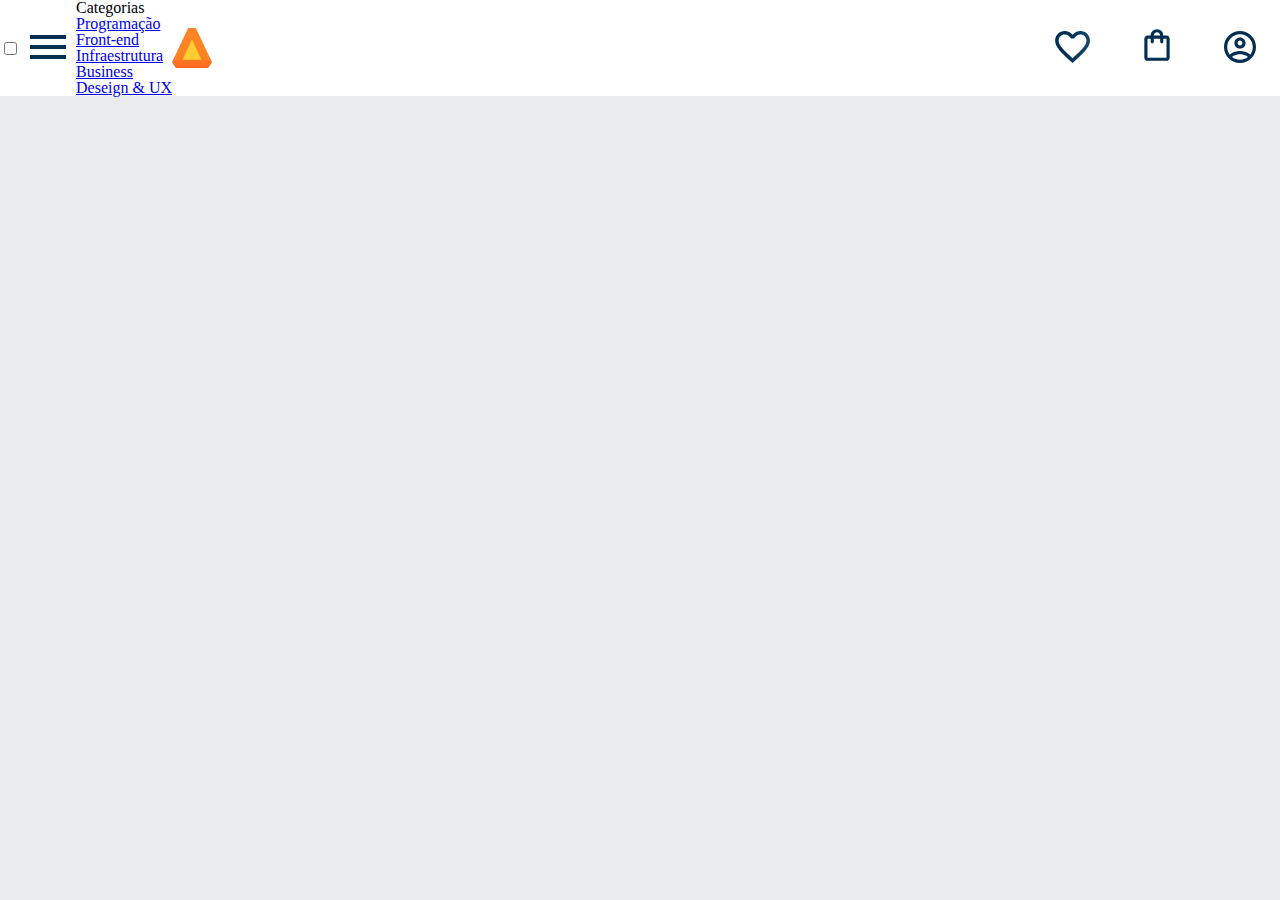
==== index.html @ d05df2d2 "Atualização" ====
<!DOCTYPE html>
<html lang="pt-br">

<head>
    <meta charset="UTF-8">
    <meta name="viewport" content="width=device-width, initial-scale=1.0">
    <title>AluraBooks</title>
    <link rel="stylesheet" href="reset.css">
    <link rel="stylesheet" href="style.css">
</head>

<body>
    <header class="cabecalho">
        <div class="container">
            <input type="checkbox" id="menu" class="container__botao">
            <label for="menu">
                <span class="cabecalho__menu-hamburguer container__imagem"></span>
            </label>
            <ul class="lista-menu">
                <li class="lista-menu__titulo">Categorias</li>
                <li class="lista-menu__item"><a href="#" class="lista-menu__link">Programação</a></li>
                <li class="lista-menu__item"><a href="#" class="lista-menu__link">Front-end</a></li>
                <li class="lista-menu__item"><a href="#" class="lista-menu__link">Infraestrutura</a></li>
                <li class="lista-menu__item"><a href="#" class="lista-menu__link">Business</a></li>
                <li class="lista-menu__item"><a href="#" class="lista-menu__link">Deseign & UX</a></li>
            </ul>
            <img src="./img/Logo.svg" alt="logo AluraBooks">
        </div>
        <div class="container">
            <a href=""><img src="./img/Favoritos.svg" alt="Meus favoritos" class="container__imagem"></a>
            <a href=""><img src="./img/Compras.svg" alt="Meu carrinho de compras" class="container__imagem"></a>
            <a href=""><img src="./img/Usuário.svg" alt="Meu perfil" class="container__imagem"></a>
        </div>
    </header>
</body>

</html>
---- style.css ----
/* * {
    margin: 0%;
    width: 0;
} */
@import url("./styles/header.css");

:root {
    --cor-de-fundo: #EBECEE;
    --branco: #FFFFFF;
    --laranja: #EB9B00;
    --azul-degrade: linear-gradient(97.54deg, #002F52 35.49%, #326589 165.37%);
}

body {
    background-color: var(--cor-de-fundo);
}
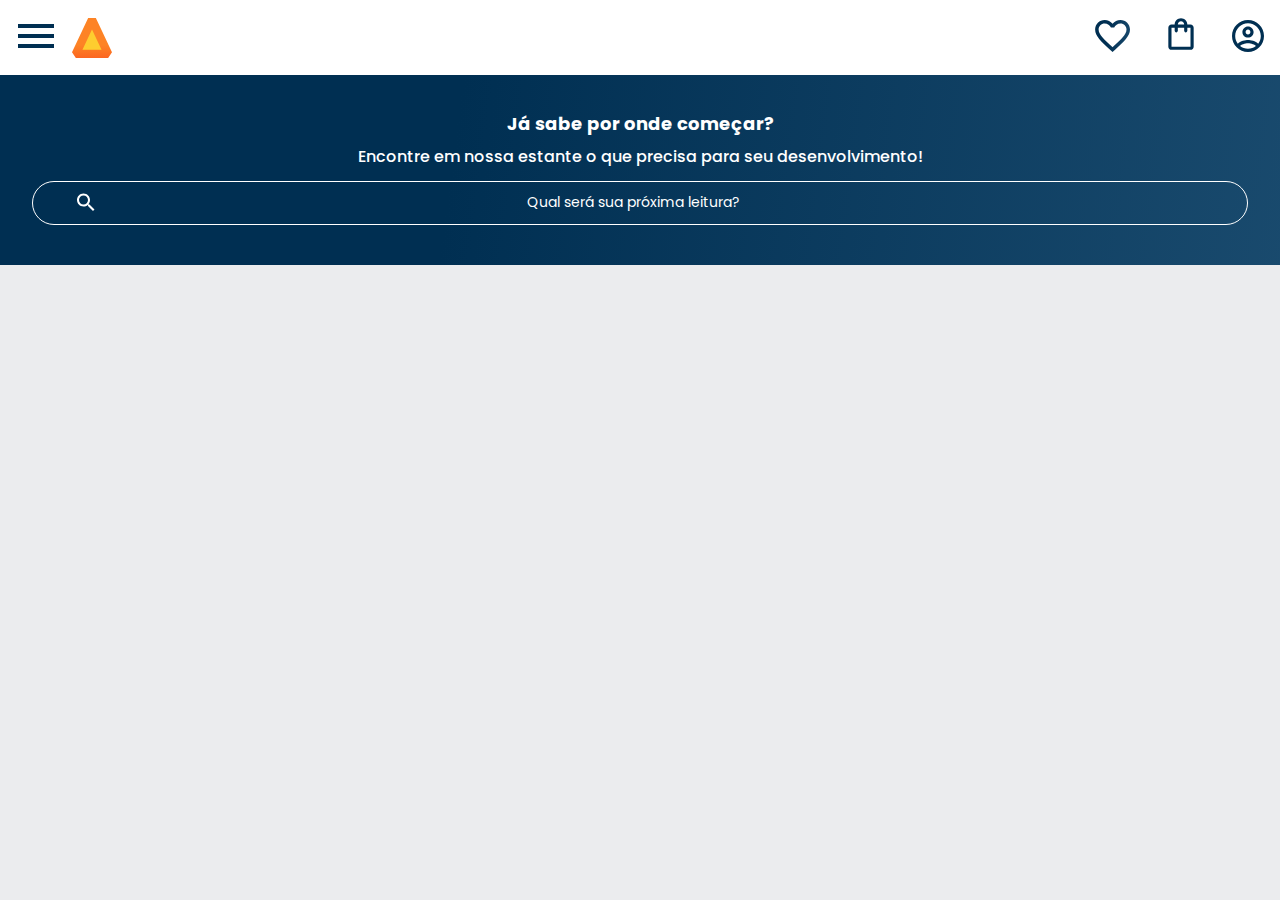
==== commit 65a565a4: "Update version" ====
--- a/index.html
+++ b/index.html
@@ -32,6 +32,13 @@
             <a href=""><img src="./img/Usuário.svg" alt="Meu perfil" class="container__imagem"></a>
         </div>
     </header>
+    <section class="banner">
+        <h2 class="banner__titulo">Já sabe por onde começar?</h2>
+        <p class="banner__texto">Encontre em nossa estante o que precisa para seu desenvolvimento!</p>
+        
+        <input type="search" class="banner__pesquisa" placeholder="Qual será sua próxima leitura?">
+
+    </section>
 </body>
 
 </html>--- a/style.css
+++ b/style.css
@@ -3,14 +3,22 @@
     width: 0;
 } */
 @import url("./styles/header.css");
+@import url("./styles/banner.css");
+
+@import url('https://fonts.googleapis.com/css2?family=Poppins:wght@300;400;500;700&display=swap');
+
 
 :root {
     --cor-de-fundo: #EBECEE;
     --branco: #FFFFFF;
     --laranja: #EB9B00;
     --azul-degrade: linear-gradient(97.54deg, #002F52 35.49%, #326589 165.37%);
+    --font-poppins: Poppins;
 }
 
 body {
     background-color: var(--cor-de-fundo);
+    font-family: var(--font-poppins);
+    font-size: 16px;
+    font-weight: 400px;
 }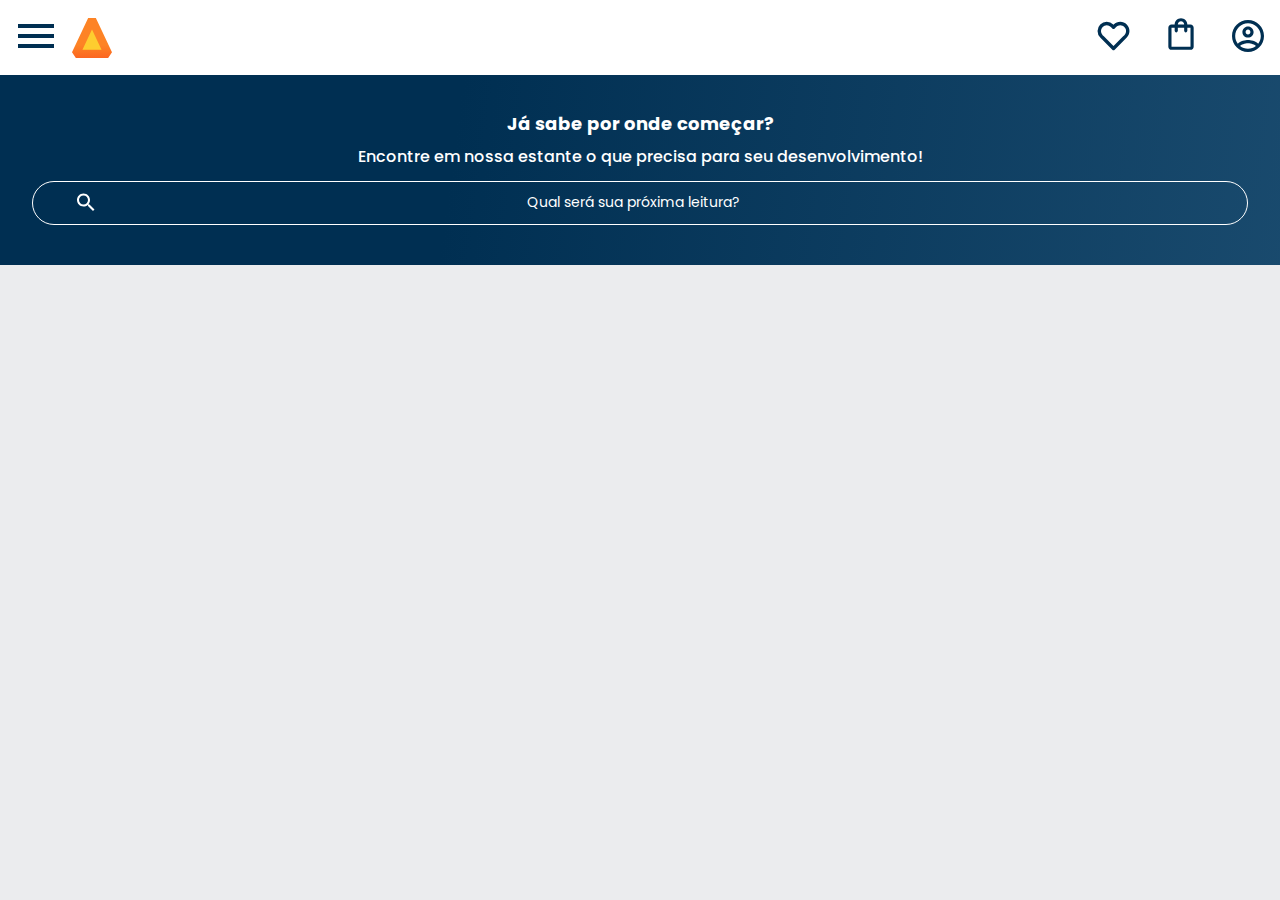
==== commit a655358d: "UPDATE VERSION 04.07.23" ====
--- a/index.html
+++ b/index.html
@@ -27,7 +27,16 @@
             <img src="./img/Logo.svg" alt="logo AluraBooks">
         </div>
         <div class="container">
-            <a href=""><img src="./img/Favoritos.svg" alt="Meus favoritos" class="container__imagem"></a>
+            <input type="checkbox" id="coracao">
+            <label class="icone" for="coracao">
+                <svg width="65" height="30" viewBox="0 0 24  22" fill="none" class="heart"
+                    xmlns="http://www.w3.org/2000/svg">
+                    <path
+                        d="M20.8397 3.49592C20.329 2.98492 19.7226 2.57957 19.0551 2.303C18.3876 2.02644 17.6722 1.88409 16.9497 1.88409C16.2273 1.88409 15.5118 2.02644 14.8444 2.303C14.1769 2.57957 13.5705 2.98492 13.0597 3.49592L11.9997 4.55592L10.9397 3.49592C9.90805 2.46423 8.50877 1.88463 7.04974 1.88463C5.5907 1.88463 4.19143 2.46423 3.15974 3.49592C2.12805 4.52761 1.54845 5.92689 1.54845 7.38592C1.54845 8.84495 2.12805 10.2442 3.15974 11.2759L4.21974 12.3359L11.9997 20.1159L19.7797 12.3359L20.8397 11.2759C21.3507 10.7652 21.7561 10.1587 22.0327 9.49127C22.3092 8.82382 22.4516 8.10841 22.4516 7.38592C22.4516 6.66343 22.3092 5.94802 22.0327 5.28056C21.7561 4.61311 21.3507 4.00668 20.8397 3.49592V3.49592Z"
+                        stroke="#002F52" stroke-width="2.5" stroke-linecap="round" stroke-linejoin="round" />
+                </svg>
+            </label>
+            <!-- <a href=""><img src="./img/Favoritos.svg" alt="Meus favoritos" class="container__imagem"></a> -->
             <a href=""><img src="./img/Compras.svg" alt="Meu carrinho de compras" class="container__imagem"></a>
             <a href=""><img src="./img/Usuário.svg" alt="Meu perfil" class="container__imagem"></a>
         </div>
@@ -35,7 +44,7 @@
     <section class="banner">
         <h2 class="banner__titulo">Já sabe por onde começar?</h2>
         <p class="banner__texto">Encontre em nossa estante o que precisa para seu desenvolvimento!</p>
-        
+
         <input type="search" class="banner__pesquisa" placeholder="Qual será sua próxima leitura?">
 
     </section>
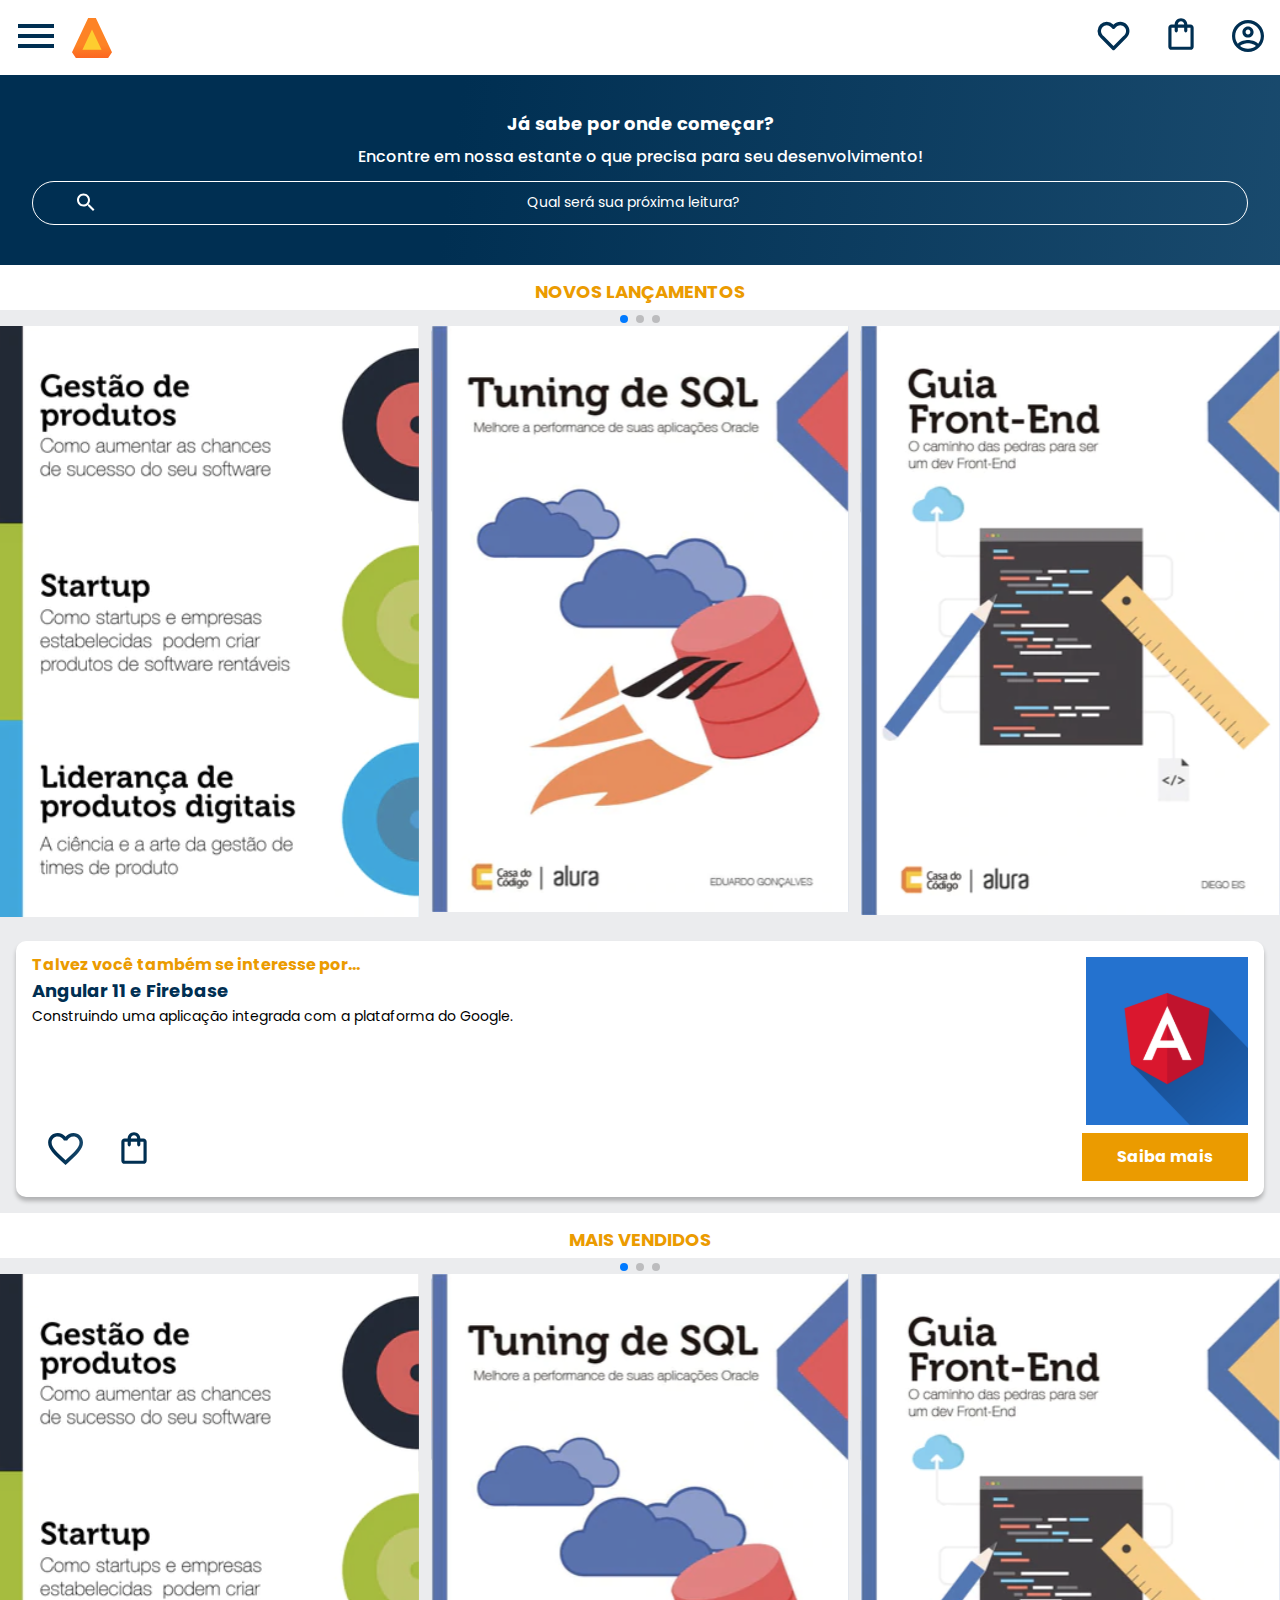
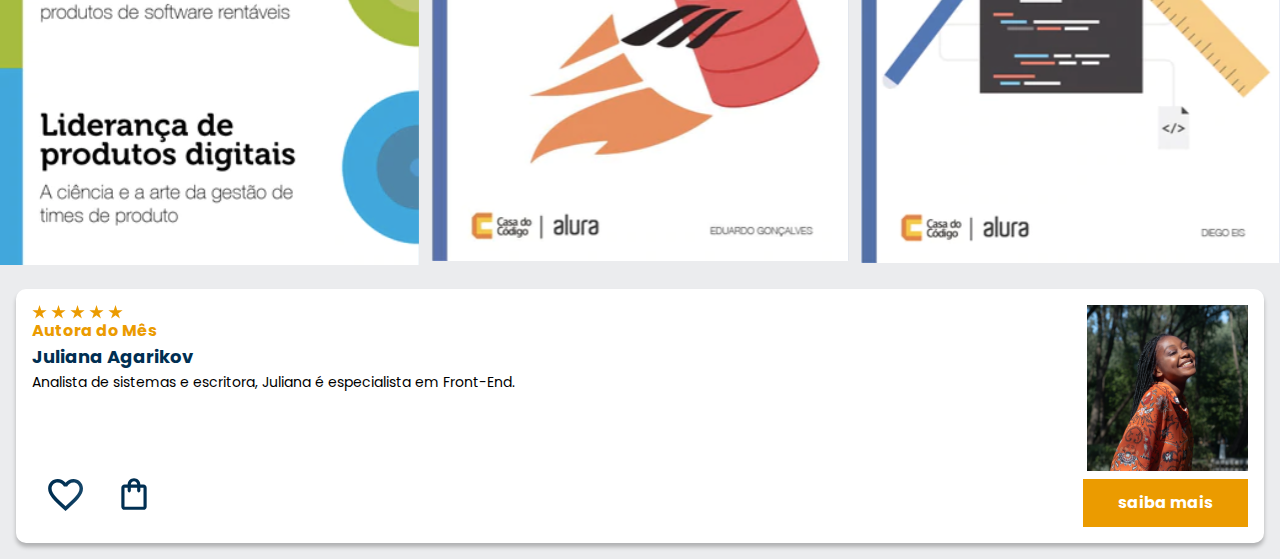
==== commit 62d93a4d: "update version" ====
--- a/index.html
+++ b/index.html
@@ -6,6 +6,7 @@
     <meta name="viewport" content="width=device-width, initial-scale=1.0">
     <title>AluraBooks</title>
     <link rel="stylesheet" href="reset.css">
+    <link rel="stylesheet" href="https://cdn.jsdelivr.net/npm/swiper@10/swiper-bundle.min.css" />
     <link rel="stylesheet" href="style.css">
 </head>
 
@@ -36,8 +37,7 @@
                         stroke="#002F52" stroke-width="2.5" stroke-linecap="round" stroke-linejoin="round" />
                 </svg>
             </label>
-            <!-- <a href=""><img src="./img/Favoritos.svg" alt="Meus favoritos" class="container__imagem"></a> -->
-            <a href=""><img src="./img/Compras.svg" alt="Meu carrinho de compras" class="container__imagem"></a>
+            <a href="compras"><img src="./img/Compras.svg" alt="Meu carrinho de compras" class="container__imagem"></a>
             <a href=""><img src="./img/Usuário.svg" alt="Meu perfil" class="container__imagem"></a>
         </div>
     </header>
@@ -48,6 +48,127 @@
         <input type="search" class="banner__pesquisa" placeholder="Qual será sua próxima leitura?">
 
     </section>
+    <section class="carrossel">
+        <h2 class="carrossel__titulo">novos lançamentos</h2>
+        <div class="swiper">
+            <!-- If we need pagination -->
+            <div class="swiper-pagination"></div>
+            <!-- Additional required wrapper -->
+            <div class="swiper-wrapper">
+                <!-- Slides -->
+                <div class="swiper-slide"><img src="./img/Gestão.svg" alt="livro de gestão"></div>
+                <div class="swiper-slide"><img src="./img/Gestão2.svg" alt="livro de gestão2"></div>
+                <div class="swiper-slide"><img src="./img/Guia Front-end.svg" alt="livro guia front-end"></div>
+                <div class="swiper-slide"><img src="./img/MEAN.svg" alt="livro mean"></div>
+                <div class="swiper-slide"><img src="./img/Nodejs.svg" alt="livro nodejs"></div>
+
+            </div>
+
+            <!-- If we need navigation buttons -->
+            <div class="swiper-button-prev"></div>
+            <div class="swiper-button-next"></div>
+
+            <!-- primeira linha do flexbox-->
+            <div class="card">
+                <!--primeira coluna do flexbox-->
+                <div class="descricao__card">
+                    <div class="descricao">
+                        <h3 class="titulo__card">Talvez você também se interesse por...</h3>
+                        <h2 class="titulo__livro">Angular 11 e Firebase </h2>
+                        <p class="texto__card">Construindo uma aplicação integrada com a plataforma do Google.</p>
+                    </div>
+
+                    <!--segunda coluna do flexbox-->
+                    <img src="./img/angular.svg" alt="angular">
+                </div>
+
+                <!--segunda linha do flexbox-->
+                <div class="card__botoes">
+                    <!--primeira coluna flexbox-->
+                    <ul class="botoes">
+                        <li class="botoes__item"><img src="./img/Favoritos.svg" alt="favoritos"></li>
+                        <li class="botoes__item"><img src="./img/Compras.svg" alt="compras"></li>
+                    </ul>
+                    <!--segunda coluna flexbox-->
+                    <a href="#" class="botao__ancora">Saiba mais</a>
+                </div>
+
+            </div>
+
+            <!--SEGUNDO CARD-->
+            <section class="carrossel">
+                <h2 class="carrossel__titulo">mais vendidos</h2>
+                <div class="swiper">
+                    <!-- If we need pagination -->
+                    <div class="swiper-pagination"></div>
+                    <!-- Additional required wrapper -->
+                    <div class="swiper-wrapper">
+                        <!-- Slides -->
+                        <div class="swiper-slide"><img src="./img/Gestão.svg" alt="livro de gestão"></div>
+                        <div class="swiper-slide"><img src="./img/Gestão2.svg" alt="livro de gestão2"></div>
+                        <div class="swiper-slide"><img src="./img/Guia Front-end.svg" alt="livro guia front-end"></div>
+                        <div class="swiper-slide"><img src="./img/MEAN.svg" alt="livro mean"></div>
+                        <div class="swiper-slide"><img src="./img/Nodejs.svg" alt="livro nodejs"></div>
+
+                    </div>
+
+                    <!-- If we need navigation buttons -->
+                    <div class="swiper-button-prev"></div>
+                    <div class="swiper-button-next"></div>
+
+                    <div class="card">
+                        <div class="descricao__card">
+                            <div class="descricao">
+                                <svg width="91" height="15" viewBox="0 0 91 15" fill="none"
+                                    xmlns="http://www.w3.org/2000/svg">
+                                    <path
+                                        d="M7.5 0L9.18386 5.18237H14.6329L10.2245 8.38525L11.9084 13.5676L7.5 10.3647L3.09161 13.5676L4.77547 8.38525L0.367076 5.18237H5.81614L7.5 0Z"
+                                        fill="#EB9B00" />
+                                    <path
+                                        d="M26.5 0L28.1839 5.18237H33.6329L29.2245 8.38525L30.9084 13.5676L26.5 10.3647L22.0916 13.5676L23.7755 8.38525L19.3671 5.18237H24.8161L26.5 0Z"
+                                        fill="#EB9B00" />
+                                    <path
+                                        d="M45.5 0L47.1839 5.18237H52.6329L48.2245 8.38525L49.9084 13.5676L45.5 10.3647L41.0916 13.5676L42.7755 8.38525L38.3671 5.18237H43.8161L45.5 0Z"
+                                        fill="#EB9B00" />
+                                    <path
+                                        d="M64.5 0L66.1839 5.18237H71.6329L67.2245 8.38525L68.9084 13.5676L64.5 10.3647L60.0916 13.5676L61.7755 8.38525L57.3671 5.18237H62.8161L64.5 0Z"
+                                        fill="#EB9B00" />
+                                    <path
+                                        d="M83.5 0L85.1839 5.18237H90.6329L86.2245 8.38525L87.9084 13.5676L83.5 10.3647L79.0916 13.5676L80.7755 8.38525L76.3671 5.18237H81.8161L83.5 0Z"
+                                        fill="#EB9B00" />
+                                </svg>
+                                <h3 class="titulo__card">Autora do Mês</h3>
+                                <h2 class="titulo__autora">Juliana Agarikov</h2>
+                                <p class="texto__card">Analista de sistemas e escritora, Juliana é especialista em
+                                    Front-End.
+                                </p>
+                            </div>
+                            <img src="./img/escritora.png" alt="foto da escritora Juliana">
+                        </div>
+                        <div class="card__botoes">
+                            <ul class="botoes">
+                                <li class="botoes__item"><img src="./img/Favoritos.svg" alt="favoritar"></li>
+                                <li class="botoes__item"><img src="./img/Compras.svg" alt="sacola de compras"></li>
+                            </ul>
+                            <a href="#" class="botao__ancora">saiba mais</a>
+                        </div>
+                    </div>
+            </section>
+
+
+            <!--USAR CHAT GPT PARA REUTILIZAR O CODIGO-->
+
+            <script src="https://cdn.jsdelivr.net/npm/swiper@10/swiper-bundle.min.js"></script>
+            <script>
+                const swiper = new Swiper('.swiper', {
+                    spaceBetween: 10,
+                    slidesPerView: 3,
+                    pagination: {
+                        el: '.swiper-pagination', type: 'bullets'
+                    },
+                });
+            </script>
+
 </body>
 
 </html>--- a/style.css
+++ b/style.css
@@ -3,6 +3,8 @@
     width: 0;
 } */
 @import url("./styles/header.css");
+@import url("./styles/header2.css");
+@import url("./styles/carrossel.css");
 @import url("./styles/banner.css");
 
 @import url('https://fonts.googleapis.com/css2?family=Poppins:wght@300;400;500;700&display=swap');
@@ -12,6 +14,7 @@
     --cor-de-fundo: #EBECEE;
     --branco: #FFFFFF;
     --laranja: #EB9B00;
+    --azul: #002F52;
     --azul-degrade: linear-gradient(97.54deg, #002F52 35.49%, #326589 165.37%);
     --font-poppins: Poppins;
 }
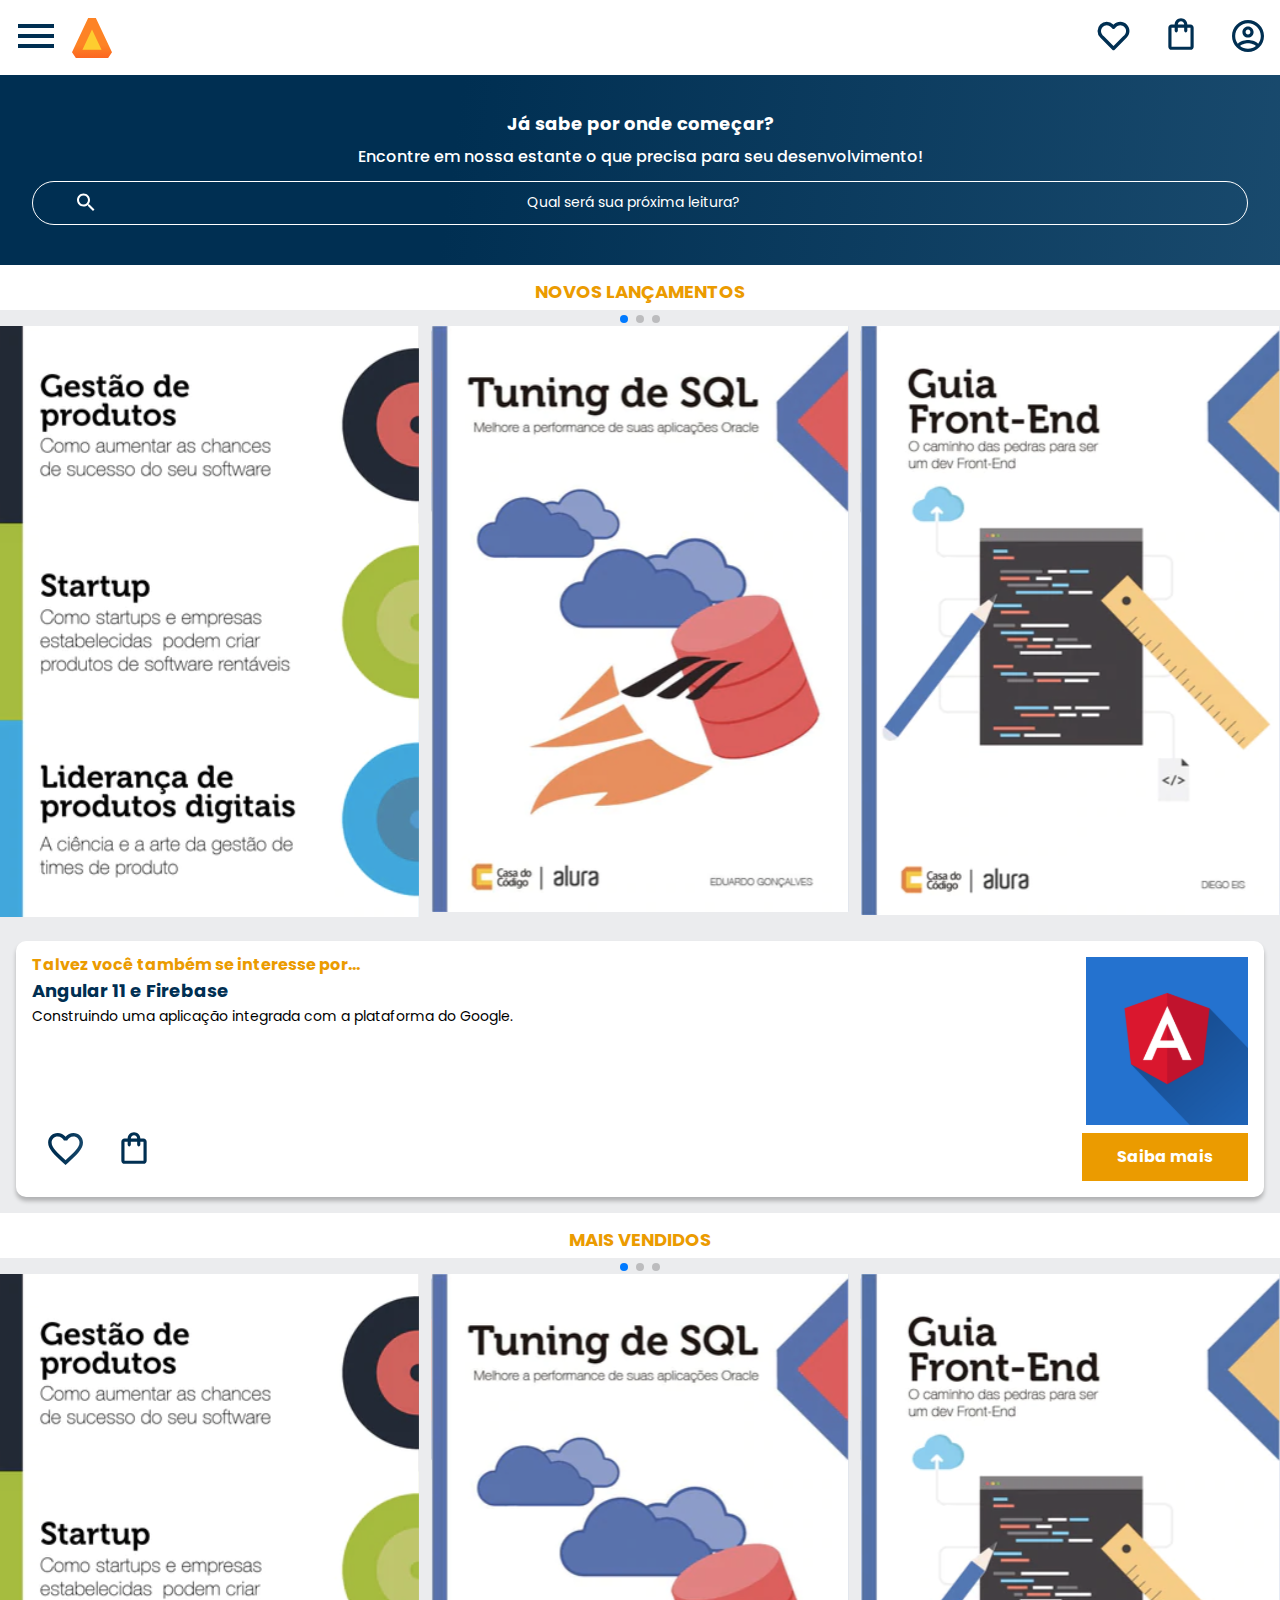
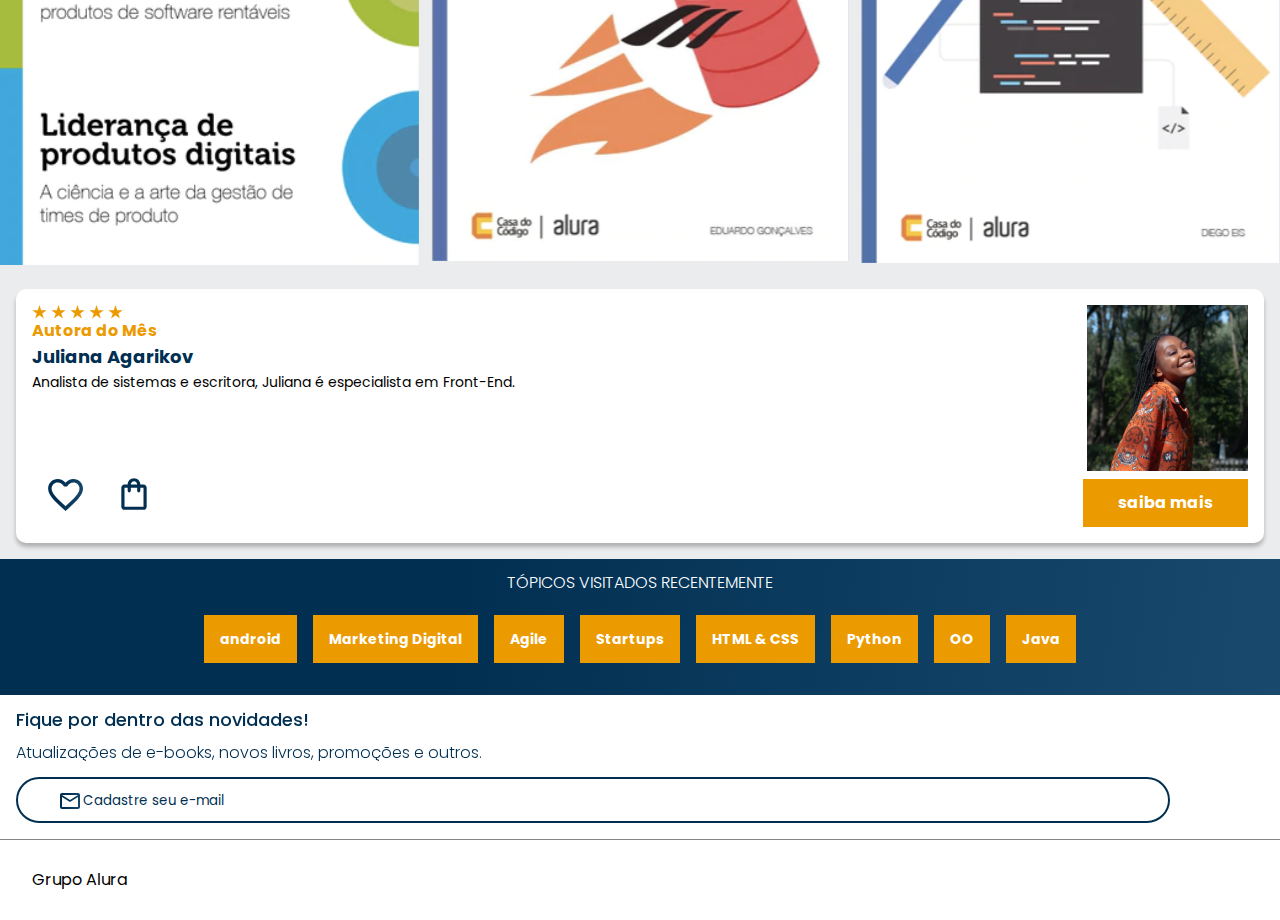
==== commit 61144d25: "PROJECT UPDATE VERSION" ====
--- a/index.html
+++ b/index.html
@@ -154,6 +154,29 @@
                         </div>
                     </div>
             </section>
+            <section>
+                <div class="visitados">
+                    <h2 class="titulo__visitados">TÓPICOS VISITADOS RECENTEMENTE </h2>
+
+                    <ul class="lista__visitados">
+                        <li class="item__visitado"><a href="#" class="link__item">android</a></li>
+                        <li class="item__visitado"><a href="#" class="link__item">Marketing Digital</a></li>
+                        <li class="item__visitado"><a href="#" class="link__item">Agile</a></li>
+                        <li class="item__visitado"><a href="#" class="link__item">Startups</a></li>
+                        <li class="item__visitado"><a href="#" class="link__item">HTML & CSS</a></li>
+                        <li class="item__visitado"><a href="#" class="link__item">Python</a></li>
+                        <li class="item__visitado"><a href="#" class="link__item">OO</a></li>
+                        <li class="item__visitado"><a href="#" class="link__item">Java</a></li>
+                    </ul>
+
+                </div>
+            </section>
+            <section class="contato">
+                <h2 class="titulo__contato">Fique por dentro das novidades!</h2>
+                <p class="texto__contato">Atualizações de e-books, novos livros, promoções e outros.</p>
+                <input type="email" class="email__contato" placeholder="             Cadastre seu e-mail">
+
+            </section>
 
 
             <!--USAR CHAT GPT PARA REUTILIZAR O CODIGO-->
@@ -170,5 +193,6 @@
             </script>
 
 </body>
+<footer class="rodape"><h2 class="titulo__rodape"> Grupo Alura</h2></footer>
 
 </html>--- a/style.css
+++ b/style.css
@@ -3,9 +3,10 @@
     width: 0;
 } */
 @import url("./styles/header.css");
-@import url("./styles/header2.css");
 @import url("./styles/carrossel.css");
 @import url("./styles/banner.css");
+@import url("./styles/visitados.css");
+@import url("./styles/contato.css");
 
 @import url('https://fonts.googleapis.com/css2?family=Poppins:wght@300;400;500;700&display=swap');
 
@@ -24,4 +25,10 @@
     font-family: var(--font-poppins);
     font-size: 16px;
     font-weight: 400px;
+}
+
+footer {
+    border-top: 1px solid #858585;
+    background-color: var(--branco);
+    padding: 2em;
 }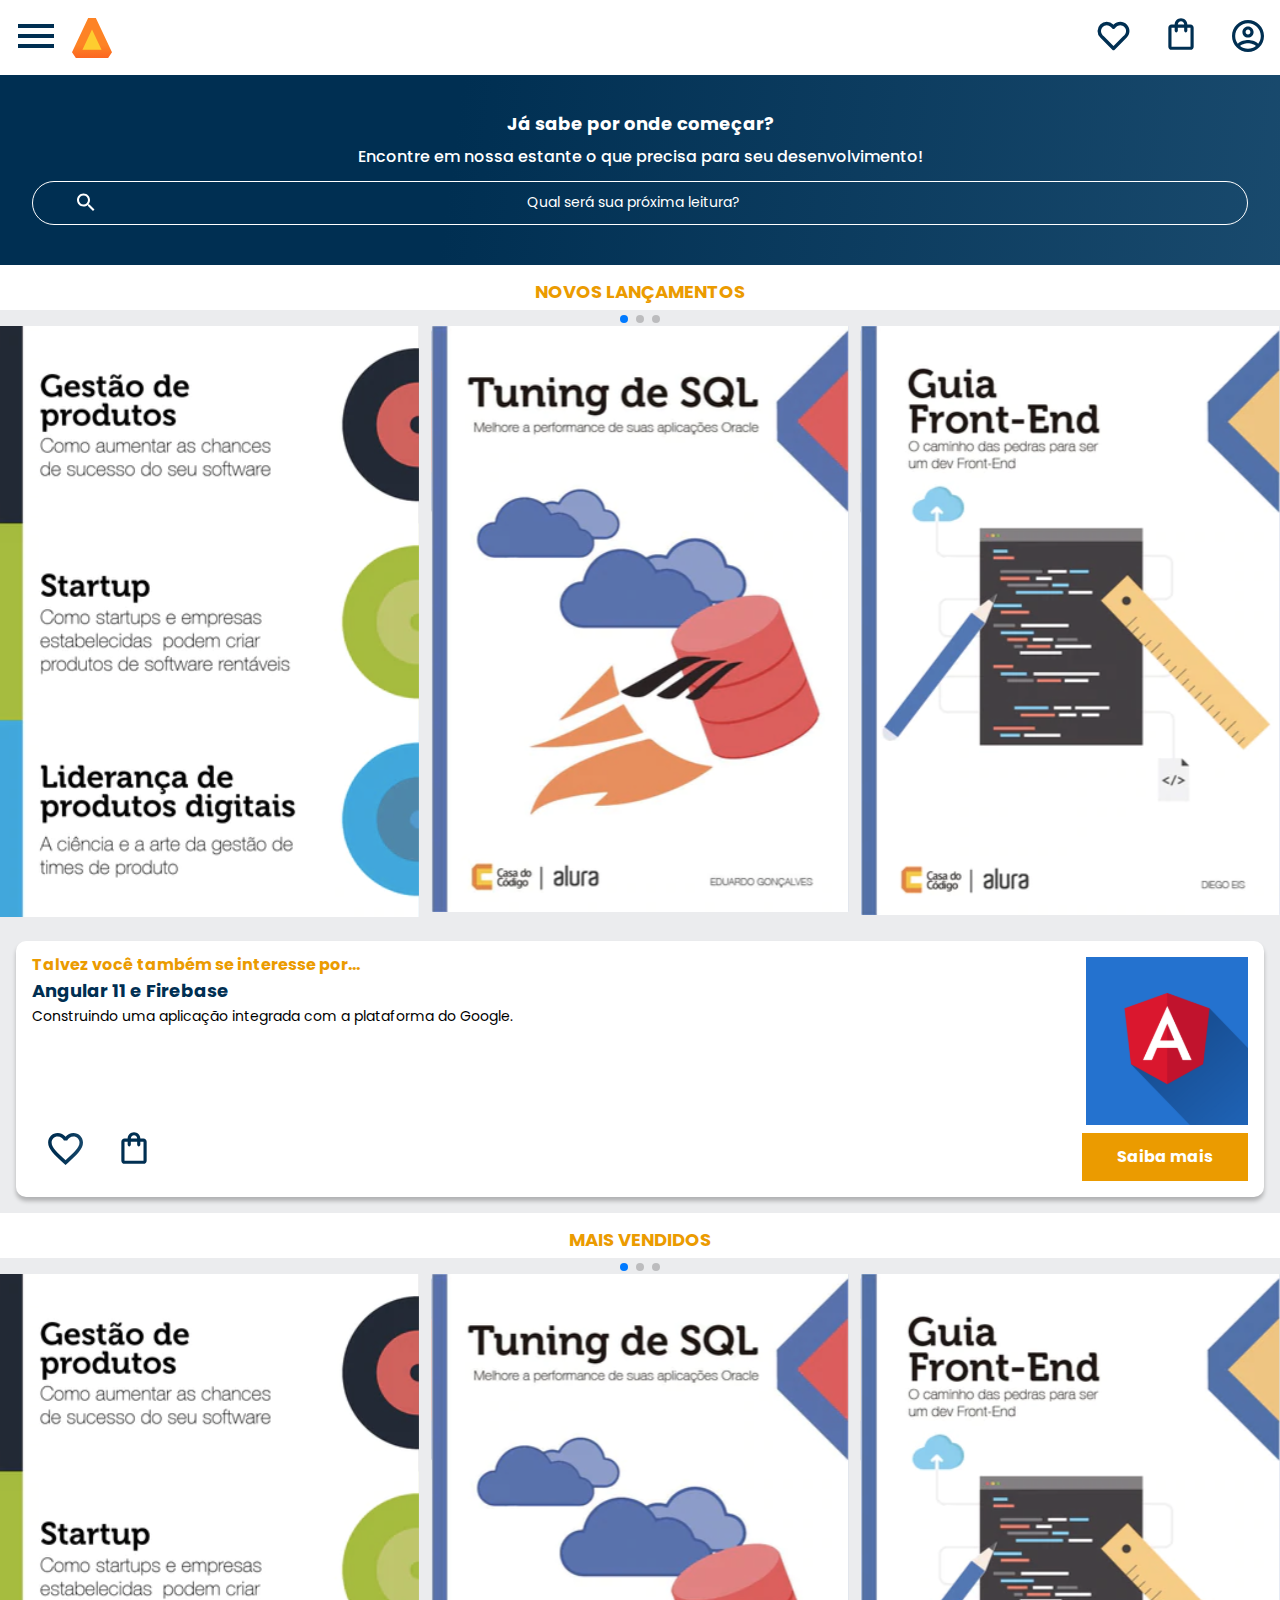
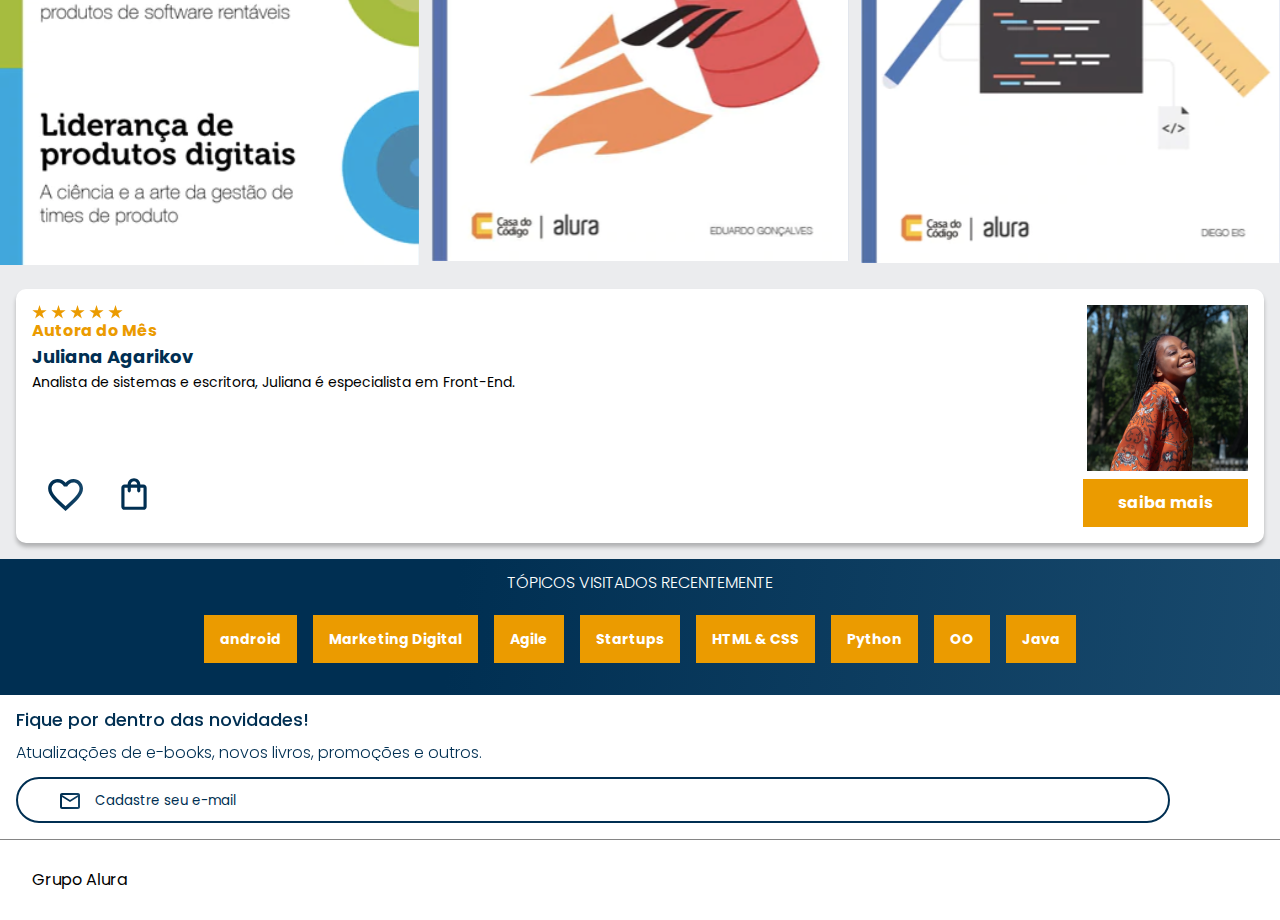
==== commit 5ba72fc5: "Add files via upload" ====
--- a/index.html
+++ b/index.html
@@ -174,7 +174,7 @@
             <section class="contato">
                 <h2 class="titulo__contato">Fique por dentro das novidades!</h2>
                 <p class="texto__contato">Atualizações de e-books, novos livros, promoções e outros.</p>
-                <input type="email" class="email__contato" placeholder="             Cadastre seu e-mail">
+                <input type="email" class="email__contato" placeholder="                Cadastre seu e-mail">
 
             </section>
 
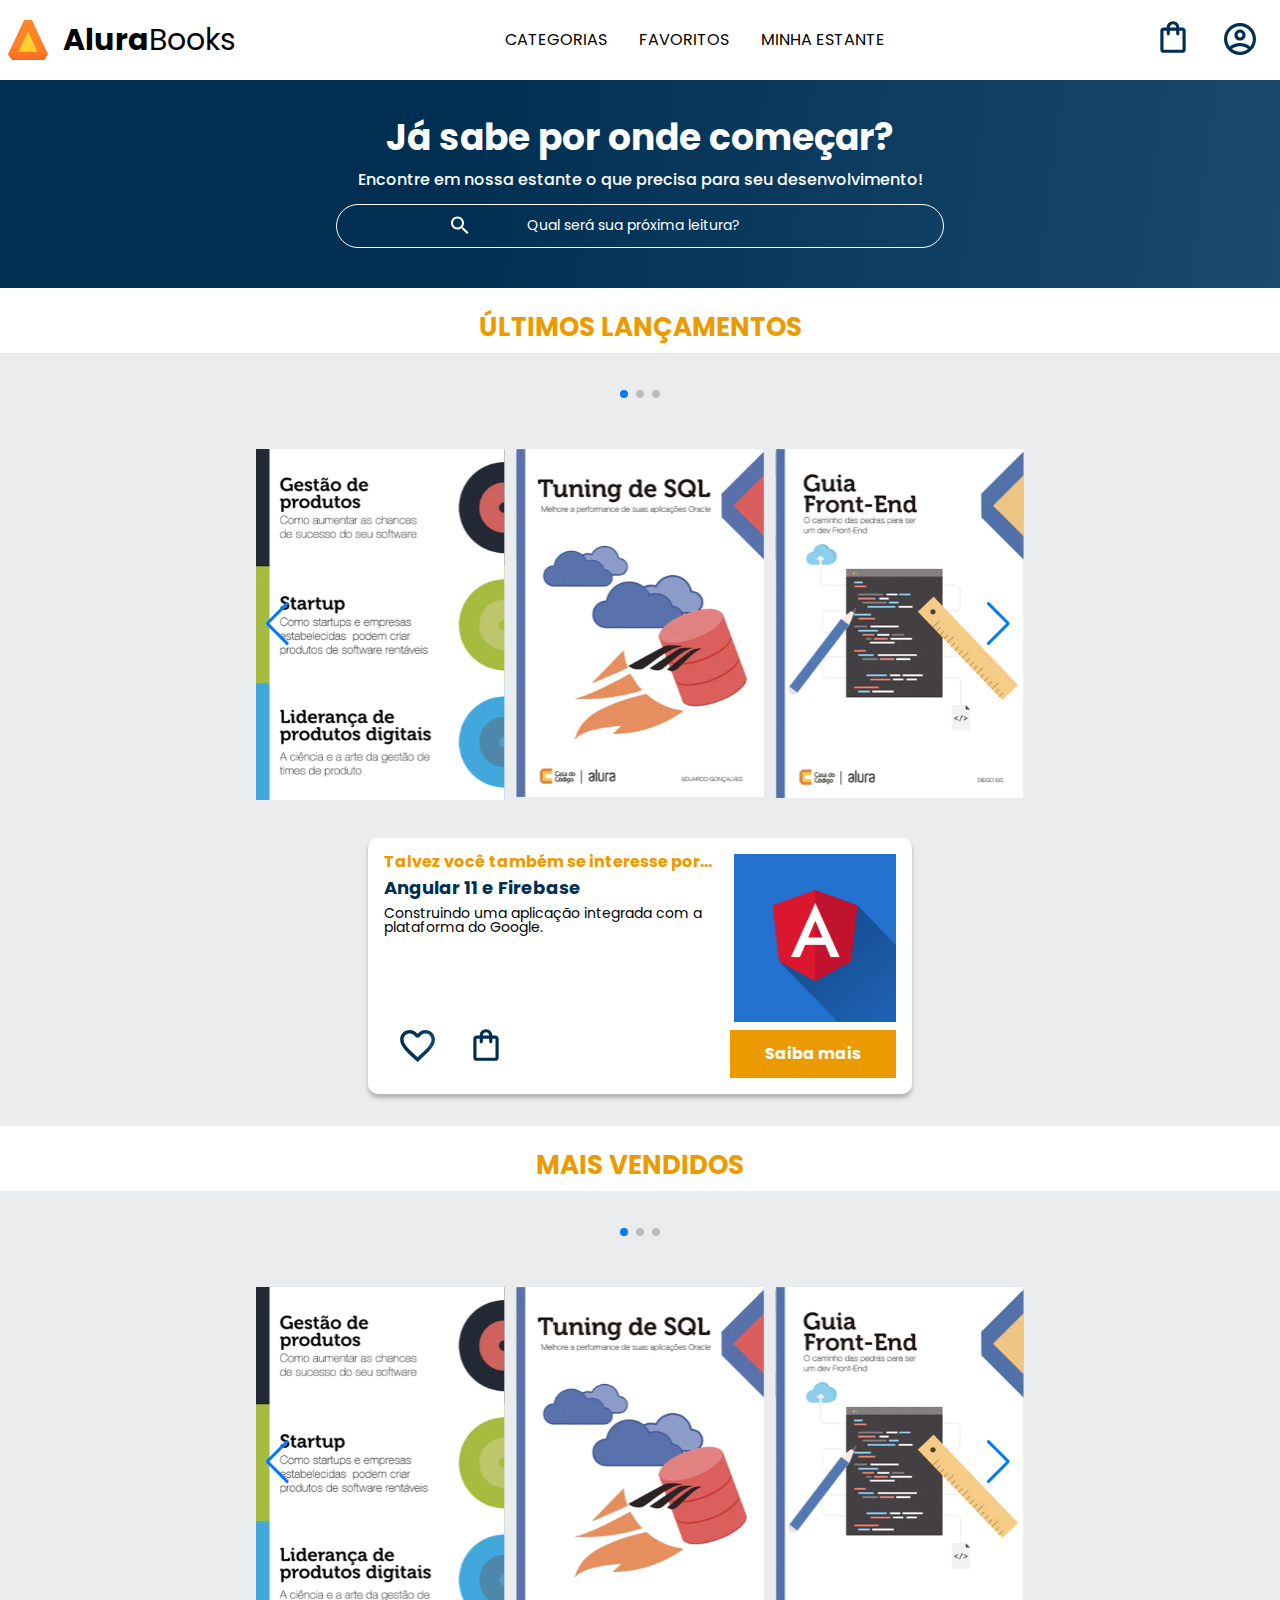
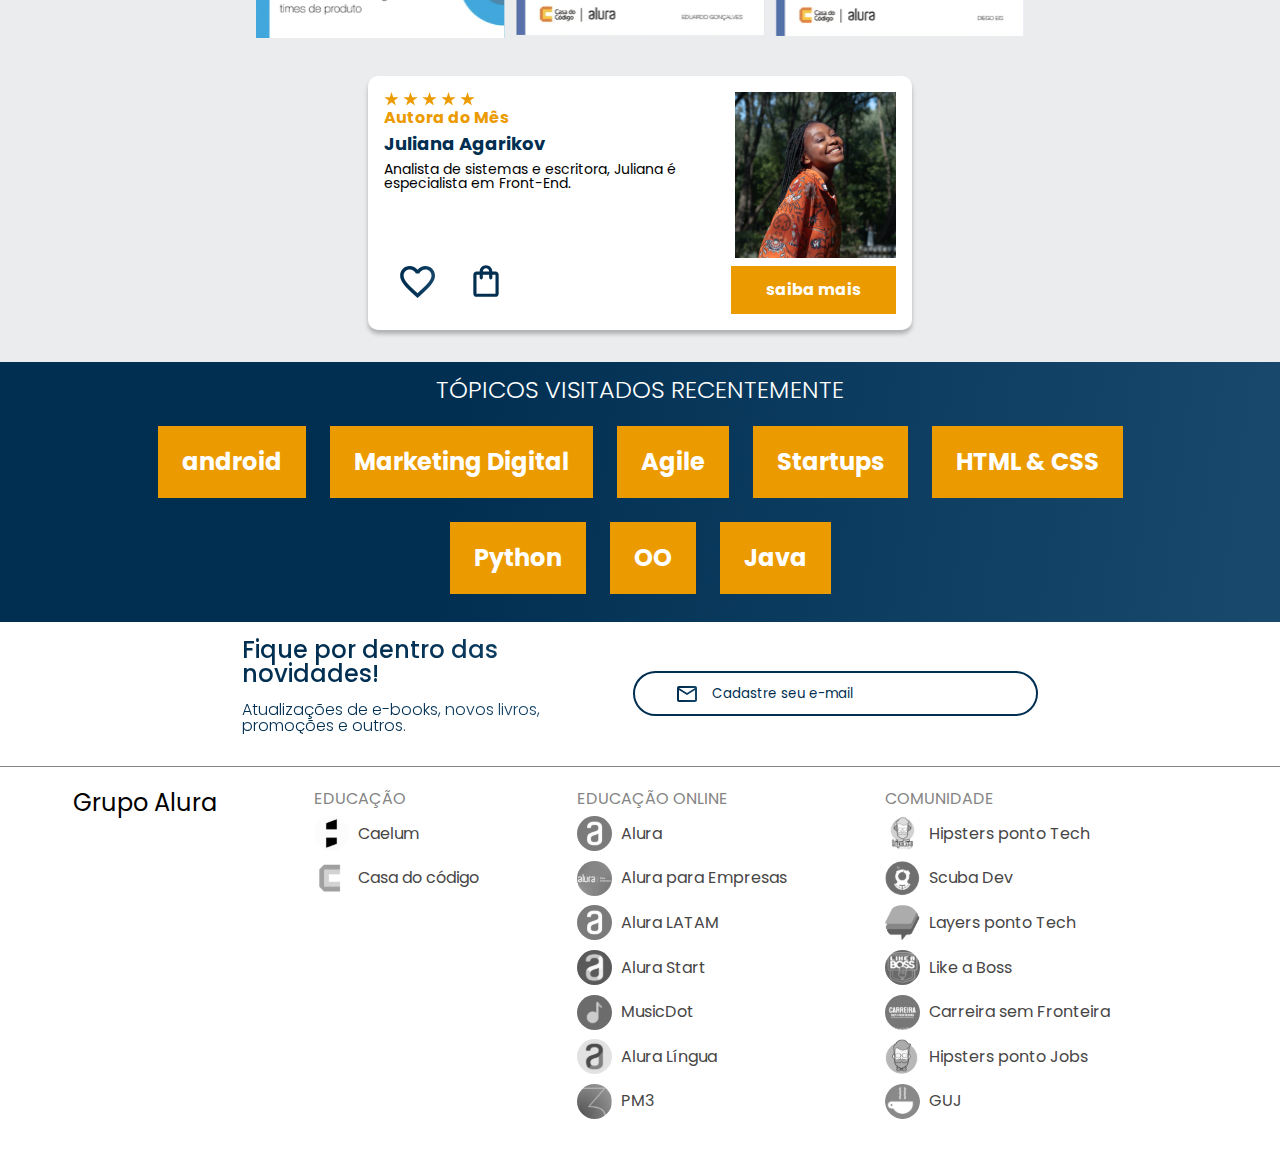
==== commit f7f42515: "ALURA BOOKS UPDATE-- VERSION" ====
--- a/index.html
+++ b/index.html
@@ -14,19 +14,41 @@
     <header class="cabecalho">
         <div class="container">
             <input type="checkbox" id="menu" class="container__botao">
-            <label for="menu">
+            <label for="menu" class="container__rotulo">
                 <span class="cabecalho__menu-hamburguer container__imagem"></span>
             </label>
             <ul class="lista-menu">
-                <li class="lista-menu__titulo">Categorias</li>
                 <li class="lista-menu__item"><a href="#" class="lista-menu__link">Programação</a></li>
                 <li class="lista-menu__item"><a href="#" class="lista-menu__link">Front-end</a></li>
                 <li class="lista-menu__item"><a href="#" class="lista-menu__link">Infraestrutura</a></li>
                 <li class="lista-menu__item"><a href="#" class="lista-menu__link">Business</a></li>
-                <li class="lista-menu__item"><a href="#" class="lista-menu__link">Deseign & UX</a></li>
+                <li class="lista-menu__item"><a href="#" class="lista-menu__link">Design & UX</a></li>
             </ul>
             <img src="./img/Logo.svg" alt="logo AluraBooks">
-        </div>
+
+            <h2 class="container__titulo"><b class="container__titulo--negrito">Alura</b>Books</h2>
+        </div>
+
+
+        <ul class="opções">
+            <input type="checkbox" id="opções__menu" class="opções__botão">
+            <label for="opções__menu" class="opções__rotulo">
+                <li class="opções__item">Categorias</li>
+            </label>
+
+            <ul class="lista-menu">
+                <li class="lista-menu__item"><a href="#" class="lista-menu__link">Programação</a></li>
+                <li class="lista-menu__item"><a href="#" class="lista-menu__link">Front-end</a></li>
+                <li class="lista-menu__item"><a href="#" class="lista-menu__link">Infraestrutura</a></li>
+                <li class="lista-menu__item"><a href="#" class="lista-menu__link">Business</a></li>
+                <li class="lista-menu__item"><a href="#" class="lista-menu__link">Design & UX</a></li>
+            </ul>
+
+            <li class="opções__item"><a href="#" class="opções__link"></a>favoritos</li>
+            <li class="opções__item"><a href="#" class="opções__link"></a>Minha estante
+            </li>
+        </ul>
+
         <div class="container">
             <input type="checkbox" id="coracao">
             <label class="icone" for="coracao">
@@ -37,36 +59,47 @@
                         stroke="#002F52" stroke-width="2.5" stroke-linecap="round" stroke-linejoin="round" />
                 </svg>
             </label>
-            <a href="compras"><img src="./img/Compras.svg" alt="Meu carrinho de compras" class="container__imagem"></a>
-            <a href=""><img src="./img/Usuário.svg" alt="Meu perfil" class="container__imagem"></a>
+
+            <a href="#" class="container__link">
+                <img src="./img/Compras.svg" alt="Meu carrinho de compras" class="container__imagem">
+                <p class="container__texto"> Minha sacola</p>
+            </a>
+
+            <a href="#" class="container__link">
+                <img src="./img/Usuário.svg" alt="Meu perfil" class="container__imagem">
+                <p class="container__texto"> Meu perfil</p>
+            </a>
+
         </div>
     </header>
+
     <section class="banner">
         <h2 class="banner__titulo">Já sabe por onde começar?</h2>
         <p class="banner__texto">Encontre em nossa estante o que precisa para seu desenvolvimento!</p>
 
         <input type="search" class="banner__pesquisa" placeholder="Qual será sua próxima leitura?">
-
-    </section>
+    </section>
+
     <section class="carrossel">
-        <h2 class="carrossel__titulo">novos lançamentos</h2>
-        <div class="swiper">
-            <!-- If we need pagination -->
-            <div class="swiper-pagination"></div>
-            <!-- Additional required wrapper -->
-            <div class="swiper-wrapper">
-                <!-- Slides -->
-                <div class="swiper-slide"><img src="./img/Gestão.svg" alt="livro de gestão"></div>
-                <div class="swiper-slide"><img src="./img/Gestão2.svg" alt="livro de gestão2"></div>
-                <div class="swiper-slide"><img src="./img/Guia Front-end.svg" alt="livro guia front-end"></div>
-                <div class="swiper-slide"><img src="./img/MEAN.svg" alt="livro mean"></div>
-                <div class="swiper-slide"><img src="./img/Nodejs.svg" alt="livro nodejs"></div>
-
+        <h2 class="carrossel__titulo">últimos lançamentos</h2>
+        <div class="carrossel__container">
+            <div class="swiper">
+                <!-- If we need pagination -->
+                <div class="swiper-pagination"></div>
+                <!-- Additional required wrapper -->
+                <div class="swiper-wrapper">
+                    <!-- Slides -->
+                    <div class="swiper-slide"><img src="./img/Gestão.svg" alt="livro de gestão"></div>
+                    <div class="swiper-slide"><img src="./img/Gestão2.svg" alt="livro de gestão2"></div>
+                    <div class="swiper-slide"><img src="./img/Guia Front-end.svg" alt="livro guia front-end"></div>
+                    <div class="swiper-slide"><img src="./img/MEAN.svg" alt="livro mean"></div>
+                    <div class="swiper-slide"><img src="./img/Nodejs.svg" alt="livro nodejs"></div>
+
+                </div>
+                <!-- If we need navigation buttons -->
+                <div class="swiper-button-prev"></div>
+                <div class="swiper-button-next"></div>
             </div>
-
-            <!-- If we need navigation buttons -->
-            <div class="swiper-button-prev"></div>
-            <div class="swiper-button-next"></div>
 
             <!-- primeira linha do flexbox-->
             <div class="card">
@@ -95,104 +128,176 @@
 
             </div>
 
-            <!--SEGUNDO CARD-->
-            <section class="carrossel">
-                <h2 class="carrossel__titulo">mais vendidos</h2>
-                <div class="swiper">
-                    <!-- If we need pagination -->
-                    <div class="swiper-pagination"></div>
-                    <!-- Additional required wrapper -->
-                    <div class="swiper-wrapper">
-                        <!-- Slides -->
-                        <div class="swiper-slide"><img src="./img/Gestão.svg" alt="livro de gestão"></div>
-                        <div class="swiper-slide"><img src="./img/Gestão2.svg" alt="livro de gestão2"></div>
-                        <div class="swiper-slide"><img src="./img/Guia Front-end.svg" alt="livro guia front-end"></div>
-                        <div class="swiper-slide"><img src="./img/MEAN.svg" alt="livro mean"></div>
-                        <div class="swiper-slide"><img src="./img/Nodejs.svg" alt="livro nodejs"></div>
-
+
+        </div>
+    </section>
+    <!--SEGUNDO CARD-->
+    <section class="carrossel">
+        <h2 class="carrossel__titulo">mais vendidos</h2>
+        <div class="carrossel__container">
+            <div class="swiper">
+                <!-- If we need pagination -->
+                <div class="swiper-pagination"></div>
+                <!-- Additional required wrapper -->
+                <div class="swiper-wrapper">
+                    <!-- Slides -->
+                    <div class="swiper-slide"><img src="./img/Gestão.svg" alt="livro de gestão"></div>
+                    <div class="swiper-slide"><img src="./img/Gestão2.svg" alt="livro de gestão2"></div>
+                    <div class="swiper-slide"><img src="./img/Guia Front-end.svg" alt="livro guia front-end"></div>
+                    <div class="swiper-slide"><img src="./img/MEAN.svg" alt="livro mean"></div>
+                    <div class="swiper-slide"><img src="./img/Nodejs.svg" alt="livro nodejs"></div>
+
+                </div>
+
+                <!-- If we need navigation buttons -->
+                <div class="swiper-button-prev"></div>
+                <div class="swiper-button-next"></div>
+            </div>
+
+            <div class="card">
+                <div class="descricao__card">
+                    <div class="descricao">
+                        <svg width="91" height="15" viewBox="0 0 91 15" fill="none" xmlns="http://www.w3.org/2000/svg">
+                            <path
+                                d="M7.5 0L9.18386 5.18237H14.6329L10.2245 8.38525L11.9084 13.5676L7.5 10.3647L3.09161 13.5676L4.77547 8.38525L0.367076 5.18237H5.81614L7.5 0Z"
+                                fill="#EB9B00" />
+                            <path
+                                d="M26.5 0L28.1839 5.18237H33.6329L29.2245 8.38525L30.9084 13.5676L26.5 10.3647L22.0916 13.5676L23.7755 8.38525L19.3671 5.18237H24.8161L26.5 0Z"
+                                fill="#EB9B00" />
+                            <path
+                                d="M45.5 0L47.1839 5.18237H52.6329L48.2245 8.38525L49.9084 13.5676L45.5 10.3647L41.0916 13.5676L42.7755 8.38525L38.3671 5.18237H43.8161L45.5 0Z"
+                                fill="#EB9B00" />
+                            <path
+                                d="M64.5 0L66.1839 5.18237H71.6329L67.2245 8.38525L68.9084 13.5676L64.5 10.3647L60.0916 13.5676L61.7755 8.38525L57.3671 5.18237H62.8161L64.5 0Z"
+                                fill="#EB9B00" />
+                            <path
+                                d="M83.5 0L85.1839 5.18237H90.6329L86.2245 8.38525L87.9084 13.5676L83.5 10.3647L79.0916 13.5676L80.7755 8.38525L76.3671 5.18237H81.8161L83.5 0Z"
+                                fill="#EB9B00" />
+                        </svg>
+                        <h3 class="titulo__card">Autora do Mês</h3>
+                        <h2 class="titulo__autora">Juliana Agarikov</h2>
+                        <p class="texto__card">Analista de sistemas e escritora, Juliana é especialista em
+                            Front-End.
+                        </p>
                     </div>
-
-                    <!-- If we need navigation buttons -->
-                    <div class="swiper-button-prev"></div>
-                    <div class="swiper-button-next"></div>
-
-                    <div class="card">
-                        <div class="descricao__card">
-                            <div class="descricao">
-                                <svg width="91" height="15" viewBox="0 0 91 15" fill="none"
-                                    xmlns="http://www.w3.org/2000/svg">
-                                    <path
-                                        d="M7.5 0L9.18386 5.18237H14.6329L10.2245 8.38525L11.9084 13.5676L7.5 10.3647L3.09161 13.5676L4.77547 8.38525L0.367076 5.18237H5.81614L7.5 0Z"
-                                        fill="#EB9B00" />
-                                    <path
-                                        d="M26.5 0L28.1839 5.18237H33.6329L29.2245 8.38525L30.9084 13.5676L26.5 10.3647L22.0916 13.5676L23.7755 8.38525L19.3671 5.18237H24.8161L26.5 0Z"
-                                        fill="#EB9B00" />
-                                    <path
-                                        d="M45.5 0L47.1839 5.18237H52.6329L48.2245 8.38525L49.9084 13.5676L45.5 10.3647L41.0916 13.5676L42.7755 8.38525L38.3671 5.18237H43.8161L45.5 0Z"
-                                        fill="#EB9B00" />
-                                    <path
-                                        d="M64.5 0L66.1839 5.18237H71.6329L67.2245 8.38525L68.9084 13.5676L64.5 10.3647L60.0916 13.5676L61.7755 8.38525L57.3671 5.18237H62.8161L64.5 0Z"
-                                        fill="#EB9B00" />
-                                    <path
-                                        d="M83.5 0L85.1839 5.18237H90.6329L86.2245 8.38525L87.9084 13.5676L83.5 10.3647L79.0916 13.5676L80.7755 8.38525L76.3671 5.18237H81.8161L83.5 0Z"
-                                        fill="#EB9B00" />
-                                </svg>
-                                <h3 class="titulo__card">Autora do Mês</h3>
-                                <h2 class="titulo__autora">Juliana Agarikov</h2>
-                                <p class="texto__card">Analista de sistemas e escritora, Juliana é especialista em
-                                    Front-End.
-                                </p>
-                            </div>
-                            <img src="./img/escritora.png" alt="foto da escritora Juliana">
-                        </div>
-                        <div class="card__botoes">
-                            <ul class="botoes">
-                                <li class="botoes__item"><img src="./img/Favoritos.svg" alt="favoritar"></li>
-                                <li class="botoes__item"><img src="./img/Compras.svg" alt="sacola de compras"></li>
-                            </ul>
-                            <a href="#" class="botao__ancora">saiba mais</a>
-                        </div>
-                    </div>
-            </section>
-            <section>
-                <div class="visitados">
-                    <h2 class="titulo__visitados">TÓPICOS VISITADOS RECENTEMENTE </h2>
-
-                    <ul class="lista__visitados">
-                        <li class="item__visitado"><a href="#" class="link__item">android</a></li>
-                        <li class="item__visitado"><a href="#" class="link__item">Marketing Digital</a></li>
-                        <li class="item__visitado"><a href="#" class="link__item">Agile</a></li>
-                        <li class="item__visitado"><a href="#" class="link__item">Startups</a></li>
-                        <li class="item__visitado"><a href="#" class="link__item">HTML & CSS</a></li>
-                        <li class="item__visitado"><a href="#" class="link__item">Python</a></li>
-                        <li class="item__visitado"><a href="#" class="link__item">OO</a></li>
-                        <li class="item__visitado"><a href="#" class="link__item">Java</a></li>
+                    <img src="./img/escritora.png" alt="foto da escritora Juliana">
+                </div>
+                <div class="card__botoes">
+                    <ul class="botoes">
+                        <li class="botoes__item"><img src="./img/Favoritos.svg" alt="favoritar"></li>
+                        <li class="botoes__item"><img src="./img/Compras.svg" alt="sacola de compras"></li>
                     </ul>
-
-                </div>
-            </section>
-            <section class="contato">
-                <h2 class="titulo__contato">Fique por dentro das novidades!</h2>
-                <p class="texto__contato">Atualizações de e-books, novos livros, promoções e outros.</p>
-                <input type="email" class="email__contato" placeholder="                Cadastre seu e-mail">
-
-            </section>
-
-
-            <!--USAR CHAT GPT PARA REUTILIZAR O CODIGO-->
-
-            <script src="https://cdn.jsdelivr.net/npm/swiper@10/swiper-bundle.min.js"></script>
-            <script>
-                const swiper = new Swiper('.swiper', {
-                    spaceBetween: 10,
-                    slidesPerView: 3,
-                    pagination: {
-                        el: '.swiper-pagination', type: 'bullets'
-                    },
-                });
-            </script>
+                    <a href="#" class="botao__ancora">saiba mais</a>
+                </div>
+            </div>
+        </div>
+    </section>
+    <section>
+        <div class="visitados">
+            <h2 class="titulo__visitados">TÓPICOS VISITADOS RECENTEMENTE </h2>
+
+            <ul class="lista__visitados">
+                <li class="item__visitado"><a href="#" class="item">android</a></li>
+                <li class="item__visitado"><a href="#" class="item">Marketing Digital</a></li>
+                <li class="item__visitado"><a href="#" class="item">Agile</a></li>
+                <li class="item__visitado"><a href="#" class="item">Startups</a></li>
+                <li class="item__visitado"><a href="#" class="item">HTML & CSS</a></li>
+                <li class="item__visitado"><a href="#" class="item">Python</a></li>
+                <li class="item__visitado"><a href="#" class="item">OO</a></li>
+                <li class="item__visitado"><a href="#" class="item">Java</a></li>
+            </ul>
+
+
+    </section>
+
+    <section class="contato">
+        <div class="contato__descrição">
+            <h2 class="titulo__contato">Fique por dentro das novidades!</h2>
+            <p class="texto__contato">Atualizações de e-books, novos livros, promoções e outros.</p>
+        </div>
+        <input type="email" class="email__contato" placeholder="                Cadastre seu e-mail">
+    </section>
+
+
+    <!--USAR CHAT GPT PARA REUTILIZAR O CODIGO-->
+
+    <script src="https://cdn.jsdelivr.net/npm/swiper@10/swiper-bundle.min.js"></script>
+    <script>
+        const swiper = new Swiper('.swiper', {
+            spaceBetween: 10,
+            slidesPerView: 3,
+            pagination: {
+                el: '.swiper-pagination', type: 'bullets'
+            },
+        });
+    </script>
 
 </body>
-<footer class="rodape"><h2 class="titulo__rodape"> Grupo Alura</h2></footer>
+<footer class="rodape">
+    <h2 class="titulo__rodape"> Grupo Alura</h2>
+
+    <ul class="lista-rodape">
+        <h2 class="lista-rodape__titulo">Educação</h2>
+
+        <li class="lista-rodape__item"><img src="./img/Caelum.svg" alt="Caelum"><a href="#"
+                class="lista-rodape__link">Caelum</a></li>
+
+        <li class="lista-rodape__item"><img src="./img/CasaDoCodigo.svg" alt="CasaDoCodigo"><a href="#"
+                class="lista-rodape__link">Casa do código</a></li>
+    </ul>
+    <ul class="lista-rodape">
+        <h2 class="lista-rodape__titulo">Educação online</h2>
+
+        <li class="lista-rodape__item"><img src="./img/Alura.svg" alt="Alura"><a href="#"
+                class="lista-rodape__link">Alura</a></li>
+
+
+        <li class="lista-rodape__item"><img src="./img/AluraEmpresas.svg" alt="AluraEmpresas"><a href="#"
+                class="lista-rodape__link">Alura para Empresas</a></li>
+
+        <li class="lista-rodape__item"><img src="./img/AluraLATAM.svg" alt="AluraLATAM"><a href="#"
+                class="lista-rodape__link">Alura LATAM</a></li>
+
+        <li class="lista-rodape__item"><img src="./img/AluraStart.svg" alt="AluraStart"><a href="#"
+                class="lista-rodape__link">Alura Start</a></li>
+
+        <li class="lista-rodape__item"><img src="./img/MusicDot.svg" alt="MusicDot"><a href="#"
+                class="lista-rodape__link">MusicDot</a></li>
+
+        <li class="lista-rodape__item"><img src="./img/AluraLingua.svg" alt="AluraLingua"><a href="#"
+                class="lista-rodape__link">Alura Língua</a></li>
+
+        <li class="lista-rodape__item"><img src="./img/PM3.svg" alt="PM3"><a href="#" class="lista-rodape__link">PM3</a>
+        </li>
+    </ul>
+
+    <ul class="lista-rodape">
+        <h2 class="lista-rodape__titulo">Comunidade</h2>
+
+        <li class="lista-rodape__item"><img src="./img/HipstersTech.svg" alt="Hipsters ponto Techlura"><a href="#"
+                class="lista-rodape__link">Hipsters ponto Tech</a></li>
+
+
+        <li class="lista-rodape__item"><img src="./img/ScubaDev.svg" alt="Scuba Dev"><a href="#"
+                class="lista-rodape__link">Scuba Dev</a></li>
+
+        <li class="lista-rodape__item"><img src="./img/LayersTech.svg" alt="Layers ponto Tech"><a href="#"
+                class="lista-rodape__link">Layers ponto Tech</a></li>
+
+        <li class="lista-rodape__item"><img src="./img/LikeABoss.svg" alt="Like a Boss"><a href="#"
+                class="lista-rodape__link">Like a Boss</a></li>
+
+        <li class="lista-rodape__item"><img src="./img/CarreiraSemFronteira.svg" alt="Carreira sem Fronteira"><a
+                href="#" class="lista-rodape__link">Carreira sem Fronteira</a></li>
+
+        <li class="lista-rodape__item"><img src="./img/HipstersJobs.svg" alt="Hipsters ponto Jobs"><a href="#"
+                class="lista-rodape__link">Hipsters ponto Jobs</a></li>
+
+        <li class="lista-rodape__item"><img src="./img/GUJ.svg" alt="GUJ"><a href="#" class="lista-rodape__link">GUJ</a>
+        </li>
+    </ul>
+
+    <ul></ul>
+</footer>
 
 </html>--- a/style.css
+++ b/style.css
@@ -7,8 +7,11 @@
 @import url("./styles/banner.css");
 @import url("./styles/visitados.css");
 @import url("./styles/contato.css");
+@import url("./styles/footer.css");
 
 @import url('https://fonts.googleapis.com/css2?family=Poppins:wght@300;400;500;700&display=swap');
+
+@import url('https://fonts.googleapis.com/css2?family=Josefin+Sans:wght@400;700&display=swap');
 
 
 :root {
@@ -16,8 +19,12 @@
     --branco: #FFFFFF;
     --laranja: #EB9B00;
     --azul: #002F52;
+    --preto: #000000;
+    --cinza: #474646;
+    --cinza-claro: #858585;
     --azul-degrade: linear-gradient(97.54deg, #002F52 35.49%, #326589 165.37%);
-    --font-poppins: Poppins;
+    --font-poppins: "Poppins";
+    --font-josefin: "Josefin-Sans";
 }
 
 body {
@@ -25,10 +32,4 @@
     font-family: var(--font-poppins);
     font-size: 16px;
     font-weight: 400px;
-}
-
-footer {
-    border-top: 1px solid #858585;
-    background-color: var(--branco);
-    padding: 2em;
 }